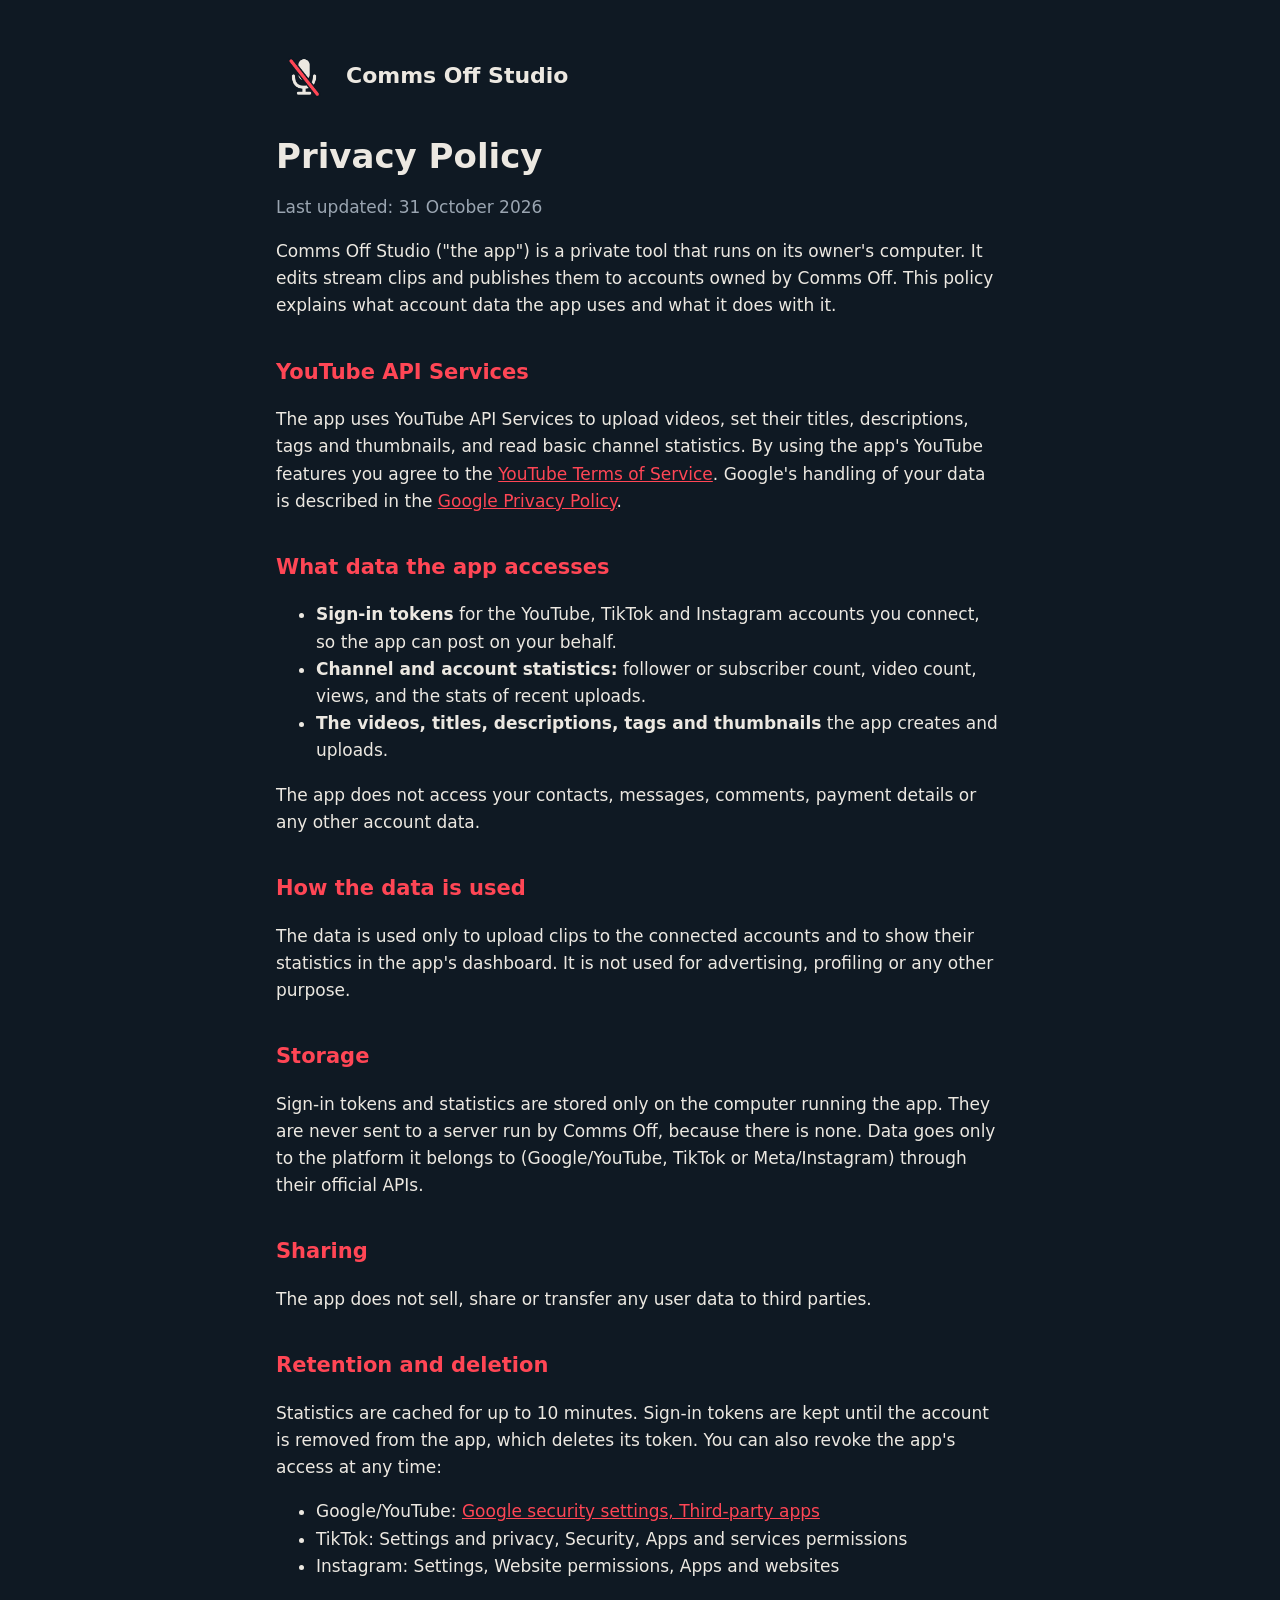
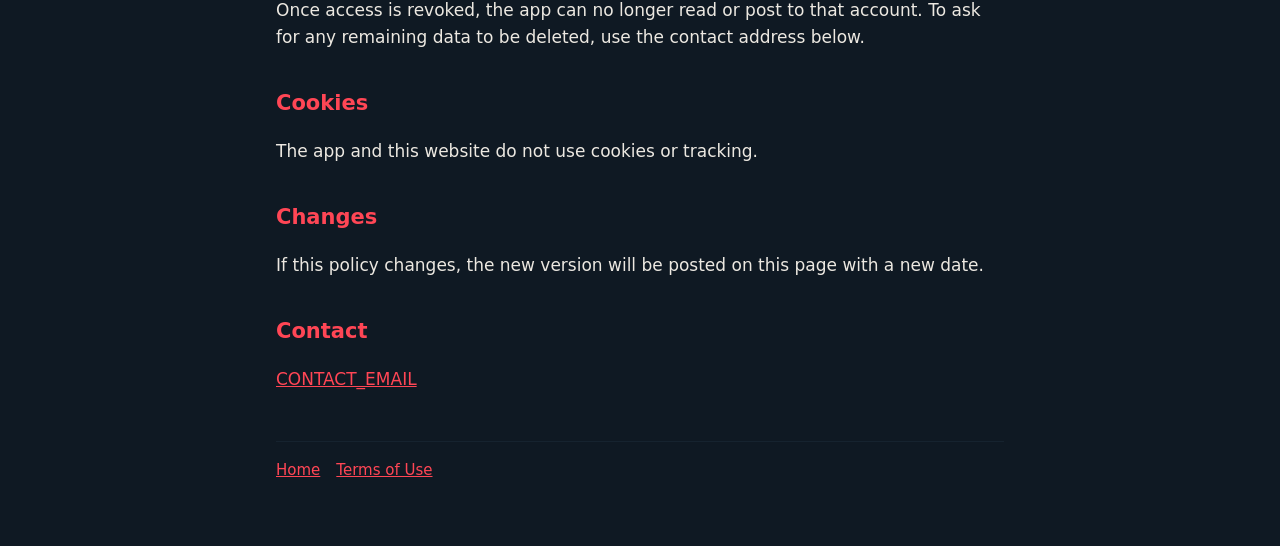
==== privacy.html @ fc54adf0 "Add files via upload" ====
<!doctype html>
<html lang="en">
<head>
<meta charset="utf-8">
<meta name="viewport" content="width=device-width, initial-scale=1">
<title>Privacy Policy</title>
<link rel="icon" href="logo.png">
<link rel="stylesheet" href="style.css">
</head>
<body>
<main>
  <header><img src="logo.png" alt="Comms Off logo"><a href="./">Comms Off Studio</a></header>

  <h1>Privacy Policy</h1>
  <p class="muted">Last updated: 31 October 2026</p>

  <p>Comms Off Studio ("the app") is a private tool that runs on its owner's computer. It edits stream clips and publishes them to accounts owned by Comms Off. This policy explains what account data the app uses and what it does with it.</p>

  <h2>YouTube API Services</h2>
  <p>The app uses YouTube API Services to upload videos, set their titles, descriptions, tags and thumbnails, and read basic channel statistics. By using the app's YouTube features you agree to the <a href="https://www.youtube.com/t/terms">YouTube Terms of Service</a>. Google's handling of your data is described in the <a href="https://policies.google.com/privacy">Google Privacy Policy</a>.</p>

  <h2>What data the app accesses</h2>
  <ul>
    <li><strong>Sign-in tokens</strong> for the YouTube, TikTok and Instagram accounts you connect, so the app can post on your behalf.</li>
    <li><strong>Channel and account statistics:</strong> follower or subscriber count, video count, views, and the stats of recent uploads.</li>
    <li><strong>The videos, titles, descriptions, tags and thumbnails</strong> the app creates and uploads.</li>
  </ul>
  <p>The app does not access your contacts, messages, comments, payment details or any other account data.</p>

  <h2>How the data is used</h2>
  <p>The data is used only to upload clips to the connected accounts and to show their statistics in the app's dashboard. It is not used for advertising, profiling or any other purpose.</p>

  <h2>Storage</h2>
  <p>Sign-in tokens and statistics are stored only on the computer running the app. They are never sent to a server run by Comms Off, because there is none. Data goes only to the platform it belongs to (Google/YouTube, TikTok or Meta/Instagram) through their official APIs.</p>

  <h2>Sharing</h2>
  <p>The app does not sell, share or transfer any user data to third parties.</p>

  <h2>Retention and deletion</h2>
  <p>Statistics are cached for up to 10 minutes. Sign-in tokens are kept until the account is removed from the app, which deletes its token. You can also revoke the app's access at any time:</p>
  <ul>
    <li>Google/YouTube: <a href="https://myaccount.google.com/permissions">Google security settings, Third-party apps</a></li>
    <li>TikTok: Settings and privacy, Security, Apps and services permissions</li>
    <li>Instagram: Settings, Website permissions, Apps and websites</li>
  </ul>
  <p>Once access is revoked, the app can no longer read or post to that account. To ask for any remaining data to be deleted, use the contact address below.</p>

  <h2>Cookies</h2>
  <p>The app and this website do not use cookies or tracking.</p>

  <h2>Changes</h2>
  <p>If this policy changes, the new version will be posted on this page with a new date.</p>

  <h2>Contact</h2>
  <p><a href="mailto:CONTACT_EMAIL">CONTACT_EMAIL</a></p>

  <footer><a href="./">Home</a><a href="terms.html">Terms of Use</a></footer>
</main>
</body>
</html>
---- style.css ----
:root { --bg: #0F1923; --panel: #16232F; --text: #ECE8E1; --muted: #9AA5B1; --accent: #FF4655; }
* { box-sizing: border-box; }
body { margin: 0; background: var(--bg); color: var(--text); font: 17px/1.6 system-ui, -apple-system, "Segoe UI", sans-serif; }
main { max-width: 760px; margin: 0 auto; padding: 48px 16px 64px; }
header { display: flex; align-items: center; gap: 14px; margin-bottom: 32px; }
header img { width: 56px; height: 56px; border-radius: 50%; }
header a { color: var(--text); text-decoration: none; font-weight: 700; font-size: 22px; }
h1 { font-size: 34px; line-height: 1.2; margin: 0 0 12px; }
h2 { font-size: 21px; margin: 36px 0 8px; color: var(--accent); }
p, li { color: var(--text); }
.muted { color: var(--muted); }
a { color: var(--accent); }
section.card { background: var(--panel); border-radius: 10px; padding: 20px 22px; margin: 24px 0; }
footer { margin-top: 48px; padding-top: 16px; border-top: 1px solid var(--panel); color: var(--muted); font-size: 15px; }
footer a { margin-right: 16px; }
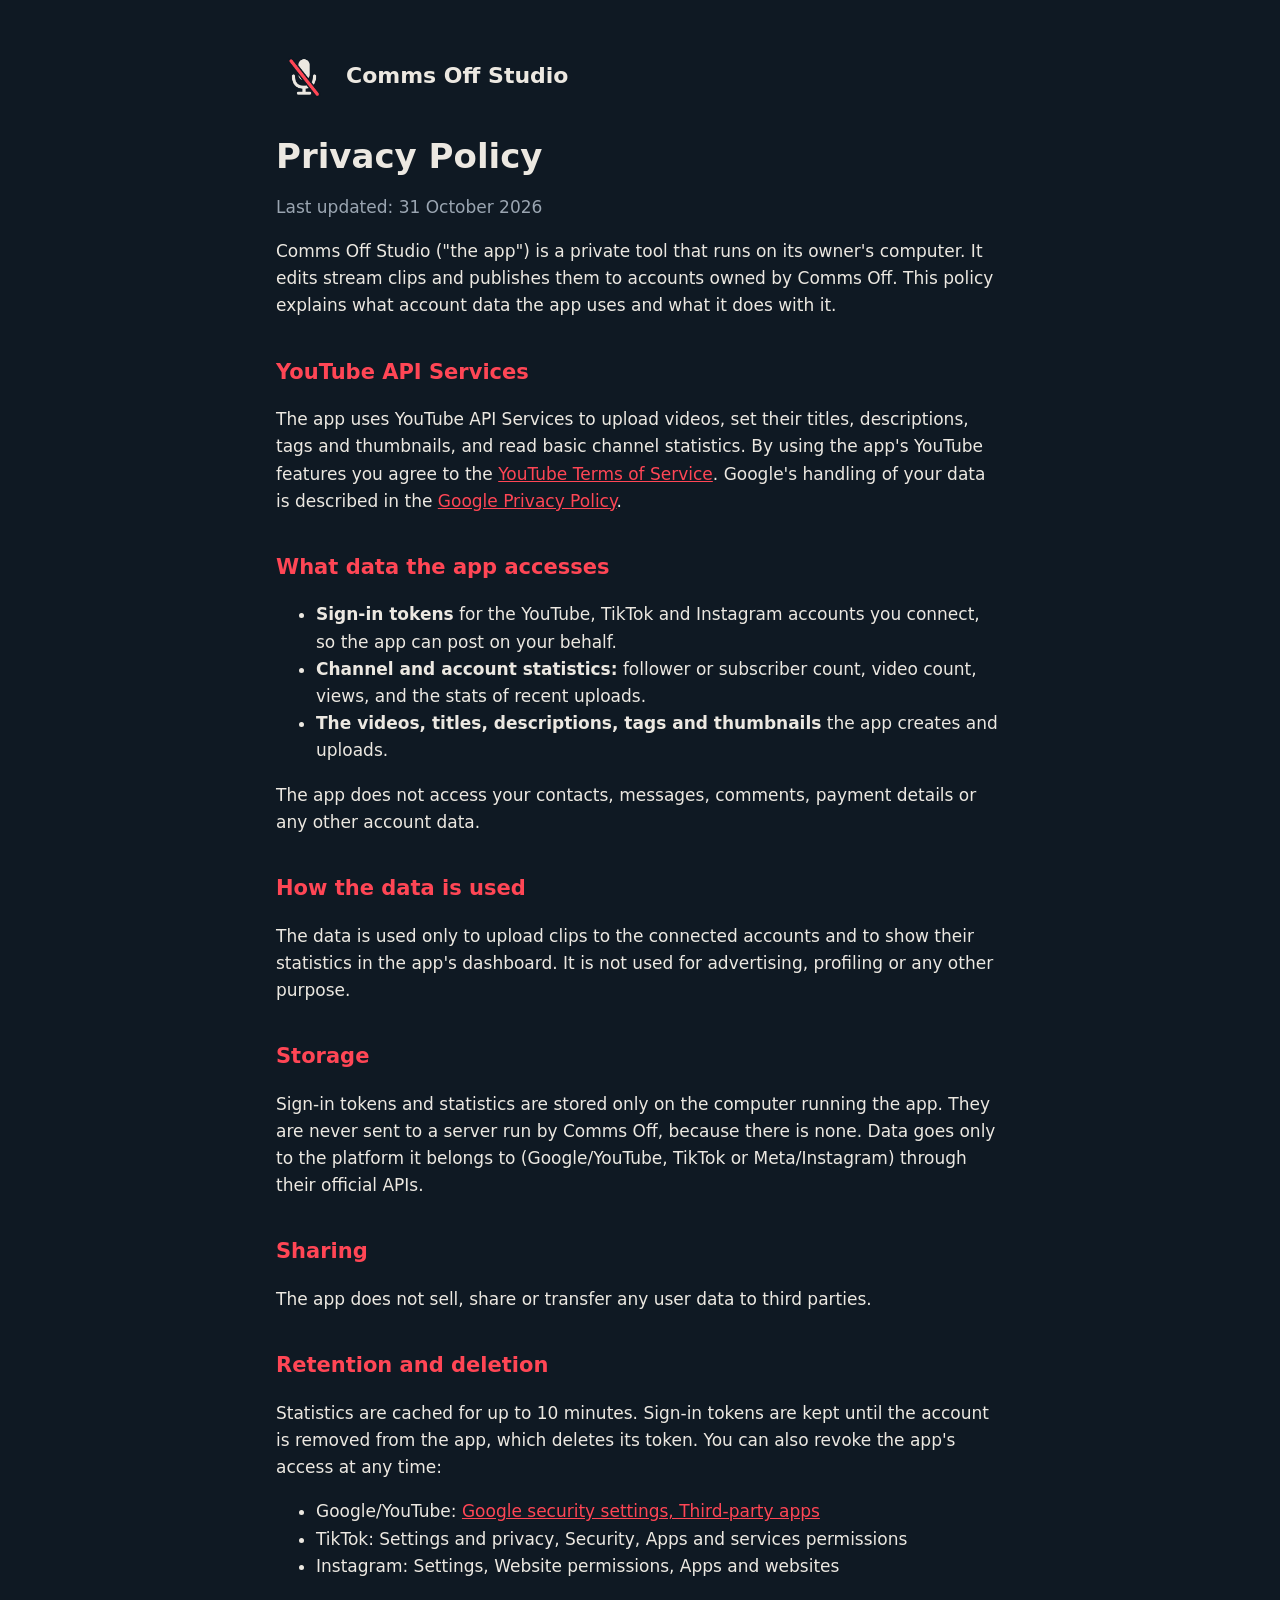
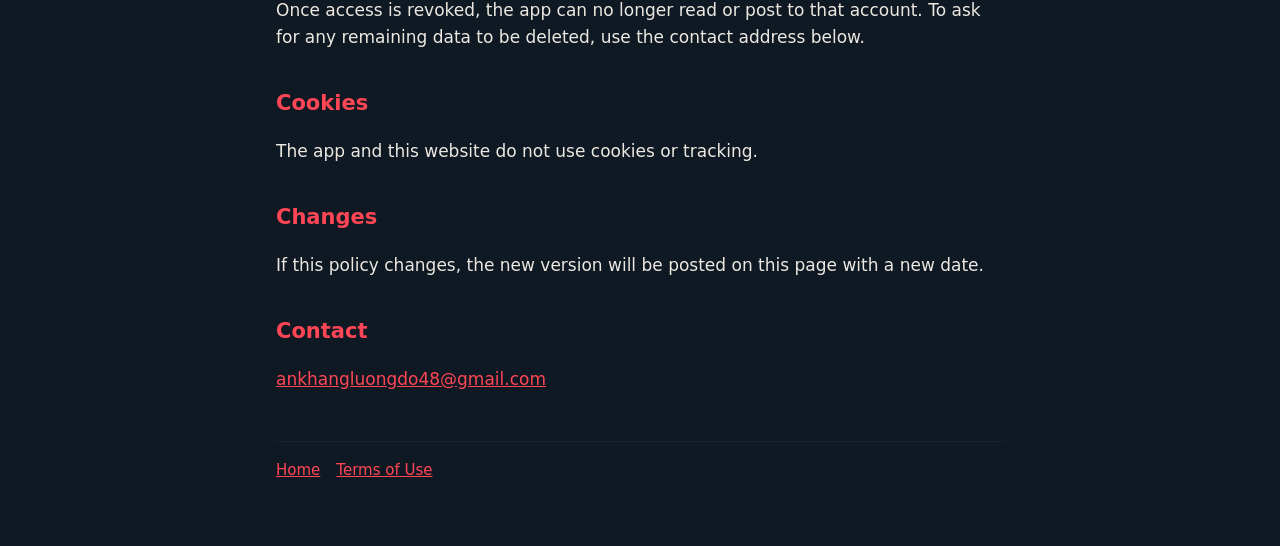
==== commit 05619de4: "Update privacy.html" ====
--- a/privacy.html
+++ b/privacy.html
@@ -52,7 +52,7 @@
   <p>If this policy changes, the new version will be posted on this page with a new date.</p>
 
   <h2>Contact</h2>
-  <p><a href="mailto:CONTACT_EMAIL">CONTACT_EMAIL</a></p>
+  <p><a href="mailto:CONTACT_EMAIL">ankhangluongdo48@gmail.com</a></p>
 
   <footer><a href="./">Home</a><a href="terms.html">Terms of Use</a></footer>
 </main>
